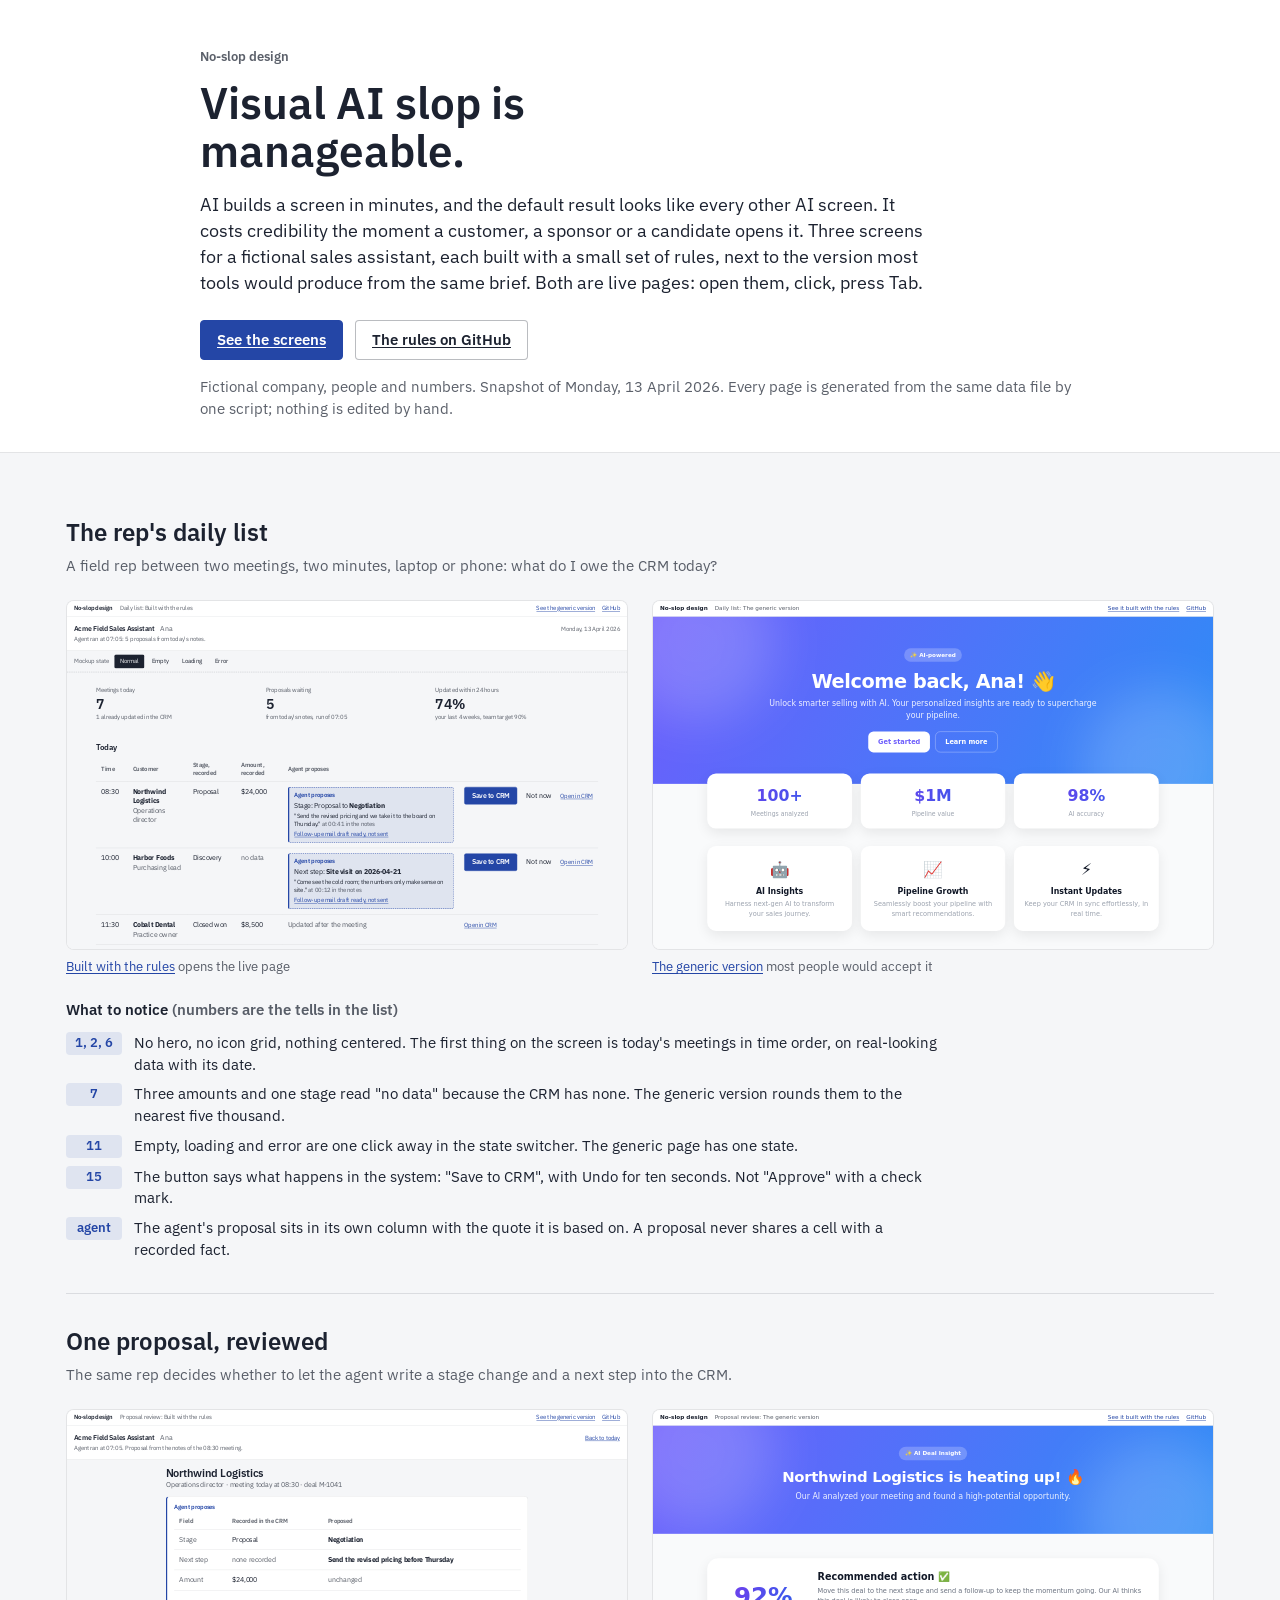
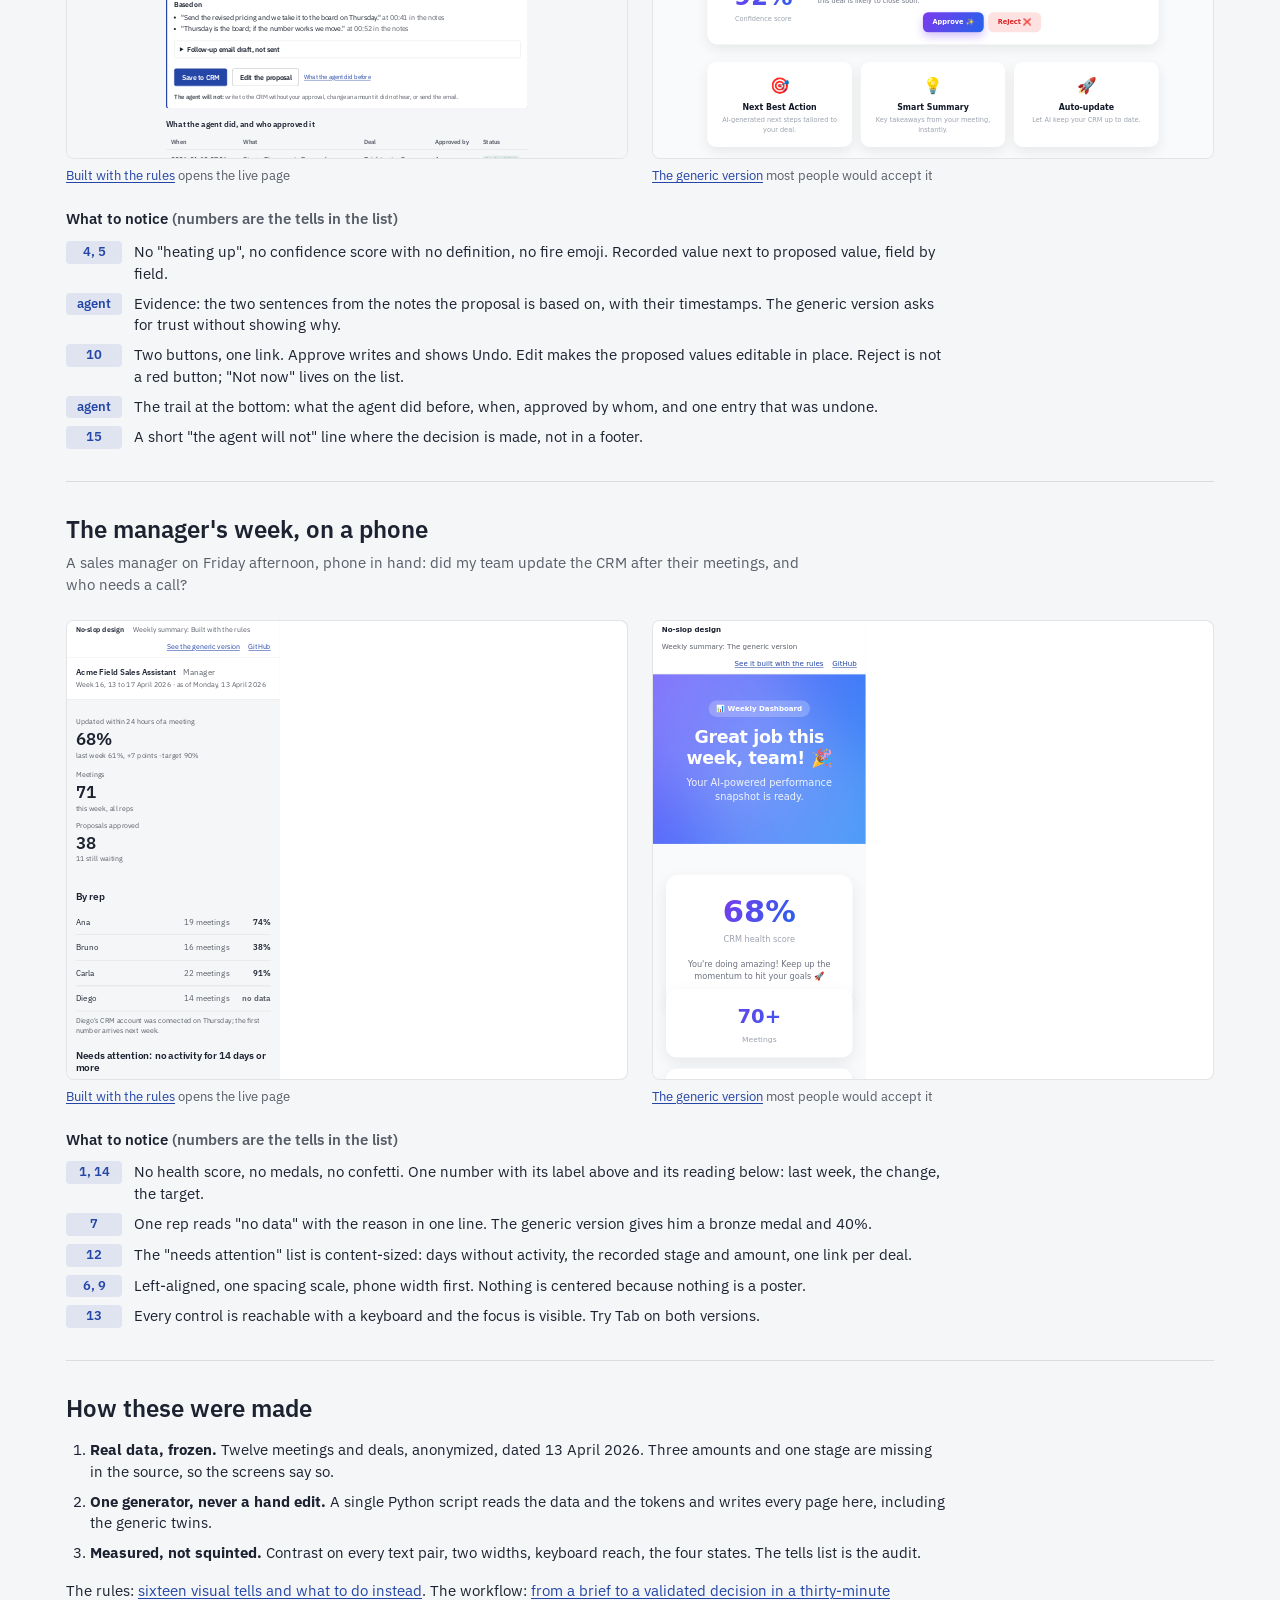
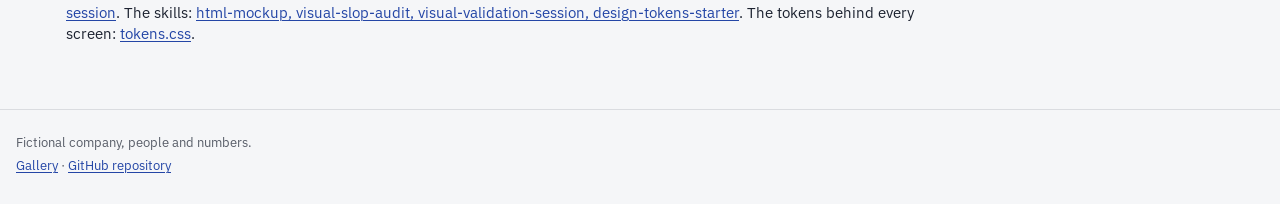
==== site/index.html @ 9b5d84dd "No-slop design: the visual tells, the mockup-first workflow, four skills, a generated mockup gallery" ====
<!doctype html>
<html lang="en">
<head>
<meta charset="utf-8">
<meta name="viewport" content="width=device-width, initial-scale=1">
<title>No-slop design</title>
<meta name="description" content="Visual AI slop is manageable. Three screens built with a small set of rules, each next to the generic version most tools would produce. Live pages, real-looking data, measured checks.">
<link rel="canonical" href="https://benyoumen.github.io/no-slop-design/index.html">
<meta property="og:type" content="website">
<meta property="og:title" content="No-slop design">
<meta property="og:description" content="Visual AI slop is manageable. Three screens built with a small set of rules, each next to the generic version most tools would produce. Live pages, real-looking data, measured checks.">
<meta property="og:url" content="https://benyoumen.github.io/no-slop-design/index.html">
<meta property="og:image" content="https://benyoumen.github.io/no-slop-design/og.svg">
<meta name="twitter:card" content="summary_large_image">
<link rel="preconnect" href="https://fonts.googleapis.com"><link rel="preconnect" href="https://fonts.gstatic.com" crossorigin><link href="https://fonts.googleapis.com/css2?family=IBM+Plex+Sans:wght@400;600&display=swap" rel="stylesheet">
<link rel="stylesheet" href="tokens.css"><link rel="stylesheet" href="gallery.css">
</head>
<body class="gallery">


<header class="g-head">
  <div class="g-head-inner">
    <p class="site-name">No-slop design</p>
    <h1>Visual AI slop is manageable.</h1>
    <p class="lede">AI builds a screen in minutes, and the default result looks like every other AI screen. It costs credibility the moment a customer, a sponsor or a candidate opens it. Three screens for a fictional sales assistant, each built with a small set of rules, next to the version most tools would produce from the same brief. Both are live pages: open them, click, press Tab.</p>
    <p class="actions"><a class="btn btn-primary" href="#pairs">See the screens</a> <a class="btn" href="https://github.com/Benyoumen/no-slop-design">The rules on GitHub</a></p>
    <p class="muted">Fictional company, people and numbers. Snapshot of Monday, 13 April 2026. Every page is generated from the same data file by one script; nothing is edited by hand.</p>
  </div>
</header>
<main class="g-body" id="pairs">

<section class="pair" aria-labelledby="h-daily-list">
  <div class="pair-head">
    <h2 id="h-daily-list">The rep&#x27;s daily list</h2>
    <p class="job">A field rep between two meetings, two minutes, laptop or phone: what do I owe the CRM today?</p>
  </div>
  <div class="pair-grid">
    <figure class="shot">
      <div class="preview" data-w="1280" data-h="800"><iframe src="daily-list.html" title="The rep&#x27;s daily list, built with the rules" loading="lazy" tabindex="-1" aria-hidden="true"></iframe></div>
      <figcaption><a href="daily-list.html">Built with the rules</a> <span class="muted">opens the live page</span></figcaption>
    </figure>
    <figure class="shot">
      <div class="preview" data-w="1280" data-h="800"><iframe src="daily-list-generic.html" title="The rep&#x27;s daily list, the generic version" loading="lazy" tabindex="-1" aria-hidden="true"></iframe></div>
      <figcaption><a href="daily-list-generic.html">The generic version</a> <span class="muted">most people would accept it</span></figcaption>
    </figure>
  </div>
  <div class="notice-list">
    <h3>What to notice <span class="muted">(numbers are the tells in the list)</span></h3>
    <ul><li><span class="tell">1, 2, 6</span><span>No hero, no icon grid, nothing centered. The first thing on the screen is today&#x27;s meetings in time order, on real-looking data with its date.</span></li><li><span class="tell">7</span><span>Three amounts and one stage read &quot;no data&quot; because the CRM has none. The generic version rounds them to the nearest five thousand.</span></li><li><span class="tell">11</span><span>Empty, loading and error are one click away in the state switcher. The generic page has one state.</span></li><li><span class="tell">15</span><span>The button says what happens in the system: &quot;Save to CRM&quot;, with Undo for ten seconds. Not &quot;Approve&quot; with a check mark.</span></li><li><span class="tell">agent</span><span>The agent&#x27;s proposal sits in its own column with the quote it is based on. A proposal never shares a cell with a recorded fact.</span></li></ul>
  </div>
</section>

<section class="pair" aria-labelledby="h-proposal-review">
  <div class="pair-head">
    <h2 id="h-proposal-review">One proposal, reviewed</h2>
    <p class="job">The same rep decides whether to let the agent write a stage change and a next step into the CRM.</p>
  </div>
  <div class="pair-grid">
    <figure class="shot">
      <div class="preview" data-w="1280" data-h="800"><iframe src="proposal-review.html" title="One proposal, reviewed, built with the rules" loading="lazy" tabindex="-1" aria-hidden="true"></iframe></div>
      <figcaption><a href="proposal-review.html">Built with the rules</a> <span class="muted">opens the live page</span></figcaption>
    </figure>
    <figure class="shot">
      <div class="preview" data-w="1280" data-h="800"><iframe src="proposal-review-generic.html" title="One proposal, reviewed, the generic version" loading="lazy" tabindex="-1" aria-hidden="true"></iframe></div>
      <figcaption><a href="proposal-review-generic.html">The generic version</a> <span class="muted">most people would accept it</span></figcaption>
    </figure>
  </div>
  <div class="notice-list">
    <h3>What to notice <span class="muted">(numbers are the tells in the list)</span></h3>
    <ul><li><span class="tell">4, 5</span><span>No &quot;heating up&quot;, no confidence score with no definition, no fire emoji. Recorded value next to proposed value, field by field.</span></li><li><span class="tell">agent</span><span>Evidence: the two sentences from the notes the proposal is based on, with their timestamps. The generic version asks for trust without showing why.</span></li><li><span class="tell">10</span><span>Two buttons, one link. Approve writes and shows Undo. Edit makes the proposed values editable in place. Reject is not a red button; &quot;Not now&quot; lives on the list.</span></li><li><span class="tell">agent</span><span>The trail at the bottom: what the agent did before, when, approved by whom, and one entry that was undone.</span></li><li><span class="tell">15</span><span>A short &quot;the agent will not&quot; line where the decision is made, not in a footer.</span></li></ul>
  </div>
</section>

<section class="pair" aria-labelledby="h-weekly-summary">
  <div class="pair-head">
    <h2 id="h-weekly-summary">The manager&#x27;s week, on a phone</h2>
    <p class="job">A sales manager on Friday afternoon, phone in hand: did my team update the CRM after their meetings, and who needs a call?</p>
  </div>
  <div class="pair-grid">
    <figure class="shot">
      <div class="preview" data-w="390" data-h="844"><iframe src="weekly-summary.html" title="The manager&#x27;s week, on a phone, built with the rules" loading="lazy" tabindex="-1" aria-hidden="true"></iframe></div>
      <figcaption><a href="weekly-summary.html">Built with the rules</a> <span class="muted">opens the live page</span></figcaption>
    </figure>
    <figure class="shot">
      <div class="preview" data-w="390" data-h="844"><iframe src="weekly-summary-generic.html" title="The manager&#x27;s week, on a phone, the generic version" loading="lazy" tabindex="-1" aria-hidden="true"></iframe></div>
      <figcaption><a href="weekly-summary-generic.html">The generic version</a> <span class="muted">most people would accept it</span></figcaption>
    </figure>
  </div>
  <div class="notice-list">
    <h3>What to notice <span class="muted">(numbers are the tells in the list)</span></h3>
    <ul><li><span class="tell">1, 14</span><span>No health score, no medals, no confetti. One number with its label above and its reading below: last week, the change, the target.</span></li><li><span class="tell">7</span><span>One rep reads &quot;no data&quot; with the reason in one line. The generic version gives him a bronze medal and 40%.</span></li><li><span class="tell">12</span><span>The &quot;needs attention&quot; list is content-sized: days without activity, the recorded stage and amount, one link per deal.</span></li><li><span class="tell">6, 9</span><span>Left-aligned, one spacing scale, phone width first. Nothing is centered because nothing is a poster.</span></li><li><span class="tell">13</span><span>Every control is reachable with a keyboard and the focus is visible. Try Tab on both versions.</span></li></ul>
  </div>
</section>

<section class="how" aria-labelledby="h-how">
  <h2 id="h-how">How these were made</h2>
  <ol class="how-list">
    <li><strong>Real data, frozen.</strong> Twelve meetings and deals, anonymized, dated 13 April 2026. Three amounts and one stage are missing in the source, so the screens say so.</li>
    <li><strong>One generator, never a hand edit.</strong> A single Python script reads the data and the tokens and writes every page here, including the generic twins.</li>
    <li><strong>Measured, not squinted.</strong> Contrast on every text pair, two widths, keyboard reach, the four states. The tells list is the audit.</li>
  </ol>
  <p>The rules: <a href="https://github.com/Benyoumen/no-slop-design/blob/main/docs/visual-slop-tells.md">sixteen visual tells and what to do instead</a>. The workflow: <a href="https://github.com/Benyoumen/no-slop-design/blob/main/docs/mockup-first.md">from a brief to a validated decision in a thirty-minute session</a>. The skills: <a href="https://github.com/Benyoumen/no-slop-design/tree/main/skills">html-mockup, visual-slop-audit, visual-validation-session, design-tokens-starter</a>. The tokens behind every screen: <a href="https://github.com/Benyoumen/no-slop-design/blob/main/templates/tokens.css">tokens.css</a>.</p>
</section>
</main>

<footer class="site-footer"><p>Fictional company, people and numbers.</p><p><a href="index.html">Gallery</a> · <a href="https://github.com/Benyoumen/no-slop-design">GitHub repository</a></p></footer>
<script>
(function(){
  function fit(){
    document.querySelectorAll('.preview').forEach(function(p){
      var w=parseInt(p.getAttribute('data-w'),10), h=parseInt(p.getAttribute('data-h'),10);
      var avail=p.clientWidth; var s=Math.min(1, avail/w);
      if(w<500){ s=Math.min(s, 460/h); }
      var f=p.querySelector('iframe'); f.style.width=w+'px'; f.style.height=h+'px'; f.style.transform='scale('+s+')';
      p.style.height=Math.round(h*s)+'px';
    });
  }
  fit(); window.addEventListener('resize', fit);
})();
</script>
</body>
</html>
---- site/tokens.css ----
/* Design tokens starter. One file, every decision. Change values, keep names.
   Measured with the WCAG formula (tools/build_gallery.py has no part in this; see the audit skill):
   light: ink on paper 14.7:1, ink-70 on paper 6.1:1, accent-ink on accent 8.4:1, accent on paper 7.8:1,
   success 5.8:1, warning 5.1:1, danger 6.1:1, neutral 6.2:1 on paper; ink-55 on paper 3.7:1, so
   ink-55 is for large text (24px and up) and icons only, never body text.
   dark: ink on paper 15.0:1, ink-70 on paper 8.3:1, accent-ink on accent 8.0:1, states 7.3:1 and above. */

:root {
  --font: "IBM Plex Sans", system-ui, -apple-system, "Segoe UI", Roboto, sans-serif;
  --fs-0: 13px;
  --fs-1: 15px;
  --fs-2: 18px;
  --fs-3: 24px;
  --fs-4: 32px;
  --lh: 1.45;
  --w-regular: 400;
  --w-strong: 600;

  --sp-1: 4px;
  --sp-2: 8px;
  --sp-3: 12px;
  --sp-4: 16px;
  --sp-5: 24px;
  --sp-6: 32px;
  --sp-7: 48px;

  --radius-1: 4px;
  --radius-2: 8px;

  --paper: #F5F6F8;
  --surface: #FFFFFF;
  --ink: #1C2230;
  --ink-rgb: 28, 34, 48;
  --ink-70: rgba(var(--ink-rgb), 0.72);
  --ink-55: rgba(var(--ink-rgb), 0.56);
  --ink-30: rgba(var(--ink-rgb), 0.30);
  --ink-12: rgba(var(--ink-rgb), 0.12);
  --ink-06: rgba(var(--ink-rgb), 0.06);

  --accent: #2446A6;
  --accent-ink: #FFFFFF;
  --accent-soft: rgba(36, 70, 166, 0.10);

  --success: #1B6E3F;
  --warning: #9A5A00;
  --danger: #B42318;
  --neutral: #4F5D73;
  --success-soft: rgba(27, 110, 63, 0.10);
  --warning-soft: rgba(154, 90, 0, 0.10);
  --danger-soft: rgba(180, 35, 24, 0.10);

  --shadow-1: 0 8px 24px rgba(28, 34, 48, 0.16);
  --focus: 0 0 0 2px var(--paper), 0 0 0 4px var(--accent);

  color-scheme: light dark;
}

@media (prefers-color-scheme: dark) {
  :root:not([data-theme="light"]) {
    --paper: #14181F;
    --surface: #1B2029;
    --ink: #E8ECF2;
    --ink-rgb: 232, 236, 242;
    --accent: #8FB0FF;
    --accent-ink: #0E1A3A;
    --accent-soft: rgba(143, 176, 255, 0.14);
    --success: #5BC98A;
    --warning: #E3A94F;
    --danger: #F08A80;
    --neutral: #A9B4C6;
    --success-soft: rgba(91, 201, 138, 0.14);
    --warning-soft: rgba(227, 169, 79, 0.14);
    --danger-soft: rgba(240, 138, 128, 0.14);
    --shadow-1: 0 8px 24px rgba(0, 0, 0, 0.5);
  }
}

:root[data-theme="dark"] {
  --paper: #14181F;
  --surface: #1B2029;
  --ink: #E8ECF2;
  --ink-rgb: 232, 236, 242;
  --accent: #8FB0FF;
  --accent-ink: #0E1A3A;
  --accent-soft: rgba(143, 176, 255, 0.14);
  --success: #5BC98A;
  --warning: #E3A94F;
  --danger: #F08A80;
  --neutral: #A9B4C6;
  --success-soft: rgba(91, 201, 138, 0.14);
  --warning-soft: rgba(227, 169, 79, 0.14);
  --danger-soft: rgba(240, 138, 128, 0.14);
  --shadow-1: 0 8px 24px rgba(0, 0, 0, 0.5);
}

/* Base */
* { box-sizing: border-box; }
html { font-family: var(--font); font-size: var(--fs-1); line-height: var(--lh); color: var(--ink); background: var(--paper); -webkit-text-size-adjust: 100%; }
body { margin: 0; background: var(--paper); color: var(--ink); }
h1, h2, h3 { margin: 0; font-weight: var(--w-strong); line-height: 1.25; }
h1 { font-size: var(--fs-3); }
h2 { font-size: var(--fs-2); }
h3 { font-size: var(--fs-1); }
p { margin: 0; }
a { color: var(--accent); text-decoration-thickness: 1px; text-underline-offset: 2px; }
small, .muted { color: var(--ink-70); }
.num { font-variant-numeric: tabular-nums; }
:focus-visible { outline: none; box-shadow: var(--focus); border-radius: var(--radius-1); }
@media (prefers-reduced-motion: reduce) { *, *::before, *::after { transition: none !important; animation: none !important; } }

/* Buttons */
.btn { display: inline-flex; align-items: center; gap: var(--sp-2); min-height: 40px; padding: 0 var(--sp-4); border: 1px solid var(--ink-30); border-radius: var(--radius-1); background: var(--surface); color: var(--ink); font: inherit; font-weight: var(--w-strong); cursor: pointer; }
.btn:hover { background: var(--ink-06); }
.btn-primary { background: var(--accent); color: var(--accent-ink); border-color: var(--accent); }
.btn-primary:hover { filter: brightness(1.08); background: var(--accent); }
.btn-quiet { border-color: transparent; background: transparent; font-weight: var(--w-regular); }
.btn-quiet:hover { background: var(--ink-06); }
.link { background: none; border: 0; padding: 0; color: var(--accent); font: inherit; cursor: pointer; text-decoration: underline; text-underline-offset: 2px; }

/* Inputs */
.input, .select { min-height: 40px; padding: 0 var(--sp-3); border: 1px solid var(--ink-30); border-radius: var(--radius-1); background: var(--surface); color: var(--ink); font: inherit; }
.label { display: block; font-size: var(--fs-0); color: var(--ink-70); margin-bottom: var(--sp-1); }

/* Tables and cards */
.table { width: 100%; border-collapse: collapse; }
.table th { text-align: left; font-size: var(--fs-0); font-weight: var(--w-strong); color: var(--ink-70); padding: var(--sp-2) var(--sp-3); border-bottom: 1px solid var(--ink-12); }
.table td { padding: var(--sp-3); border-bottom: 1px solid var(--ink-12); vertical-align: top; }
.table tbody tr:hover { background: var(--ink-06); }
.card { background: var(--surface); border: 1px solid var(--ink-12); border-radius: var(--radius-2); padding: var(--sp-4); }
.floating { background: var(--surface); border-radius: var(--radius-2); box-shadow: var(--shadow-1); }

/* KPI: label above, number, reading below */
.kpi { display: grid; gap: var(--sp-1); }
.kpi .label { margin: 0; }
.kpi .value { font-size: var(--fs-4); font-weight: var(--w-strong); line-height: 1.1; font-variant-numeric: tabular-nums; }
.kpi .reading { font-size: var(--fs-0); color: var(--ink-70); }

/* States: color means state */
.state { display: inline-flex; align-items: center; gap: var(--sp-1); padding: 2px var(--sp-2); border-radius: var(--radius-1); font-size: var(--fs-0); font-weight: var(--w-strong); }
.state-success { color: var(--success); background: var(--success-soft); }
.state-warning { color: var(--warning); background: var(--warning-soft); }
.state-danger { color: var(--danger); background: var(--danger-soft); }
.state-neutral { color: var(--neutral); background: var(--ink-06); }
.notice { padding: var(--sp-3) var(--sp-4); border-radius: var(--radius-2); border: 1px solid var(--ink-12); background: var(--surface); }
.notice-success { border-color: var(--success); }
.notice-danger { border-color: var(--danger); }
.empty { padding: var(--sp-6); text-align: left; border: 1px dashed var(--ink-30); border-radius: var(--radius-2); color: var(--ink-70); }
.skeleton { background: linear-gradient(90deg, var(--ink-06), var(--ink-12), var(--ink-06)); border-radius: var(--radius-1); min-height: 1em; }
---- site/gallery.css ----
/* The gallery page. Tokens from tokens.css. */
.g-head { padding: var(--sp-7) var(--sp-4) var(--sp-6); border-bottom: 1px solid var(--ink-12); background: var(--surface); }
.g-head-inner { max-width: 880px; margin: 0 auto; }
.site-name { font-size: var(--fs-0); font-weight: var(--w-strong); color: var(--ink-70); margin-bottom: var(--sp-3); }
.g-head h1 { font-size: clamp(28px, 5vw, 44px); line-height: 1.1; max-width: 18ch; margin-bottom: var(--sp-4); }
.lede { font-size: var(--fs-2); max-width: 66ch; margin-bottom: var(--sp-5); }
.actions { display: flex; flex-wrap: wrap; gap: var(--sp-3); margin-bottom: var(--sp-4); }
.g-body { max-width: 1180px; margin: 0 auto; padding: var(--sp-6) var(--sp-4) 0; }
.pair { padding: var(--sp-6) 0; border-bottom: 1px solid var(--ink-12); }
.pair-head { max-width: 760px; margin-bottom: var(--sp-5); }
.pair-head h2 { font-size: var(--fs-3); margin-bottom: var(--sp-2); }
.job { color: var(--ink-70); }
.pair-grid { display: grid; grid-template-columns: repeat(2, minmax(0, 1fr)); gap: var(--sp-5); align-items: start; }
.shot { margin: 0; }
.preview { position: relative; overflow: hidden; border: 1px solid var(--ink-12); border-radius: var(--radius-2); background: var(--surface); height: 300px; }
.preview iframe { position: absolute; top: 0; left: 0; width: 1280px; height: 800px; border: 0; transform: scale(0.3); transform-origin: 0 0; pointer-events: none; background: var(--paper); }
.shot figcaption { margin-top: var(--sp-2); font-size: var(--fs-0); }
.notice-list { margin-top: var(--sp-5); max-width: 880px; }
.notice-list h3 { margin-bottom: var(--sp-3); }
.notice-list ul { list-style: none; margin: 0; padding: 0; display: grid; gap: var(--sp-2); }
.notice-list li { display: grid; grid-template-columns: 56px 1fr; gap: var(--sp-3); align-items: start; }
.tell { font-size: var(--fs-0); font-weight: var(--w-strong); color: var(--accent); background: var(--accent-soft); padding: 2px var(--sp-2); border-radius: var(--radius-1); text-align: center; }
.how { padding: var(--sp-6) 0; max-width: 880px; }
.how h2 { font-size: var(--fs-3); margin-bottom: var(--sp-4); }
.how-list { padding-left: var(--sp-5); margin: 0 0 var(--sp-4); display: grid; gap: var(--sp-2); }
.site-footer { padding: var(--sp-5) var(--sp-4); font-size: var(--fs-0); color: var(--ink-70); border-top: 1px solid var(--ink-12); margin-top: var(--sp-6); }
.site-footer p { margin: 0 0 var(--sp-1); }
@media (max-width: 760px) {
  .pair-grid { grid-template-columns: 1fr; }
  .notice-list li { grid-template-columns: 48px 1fr; }
}
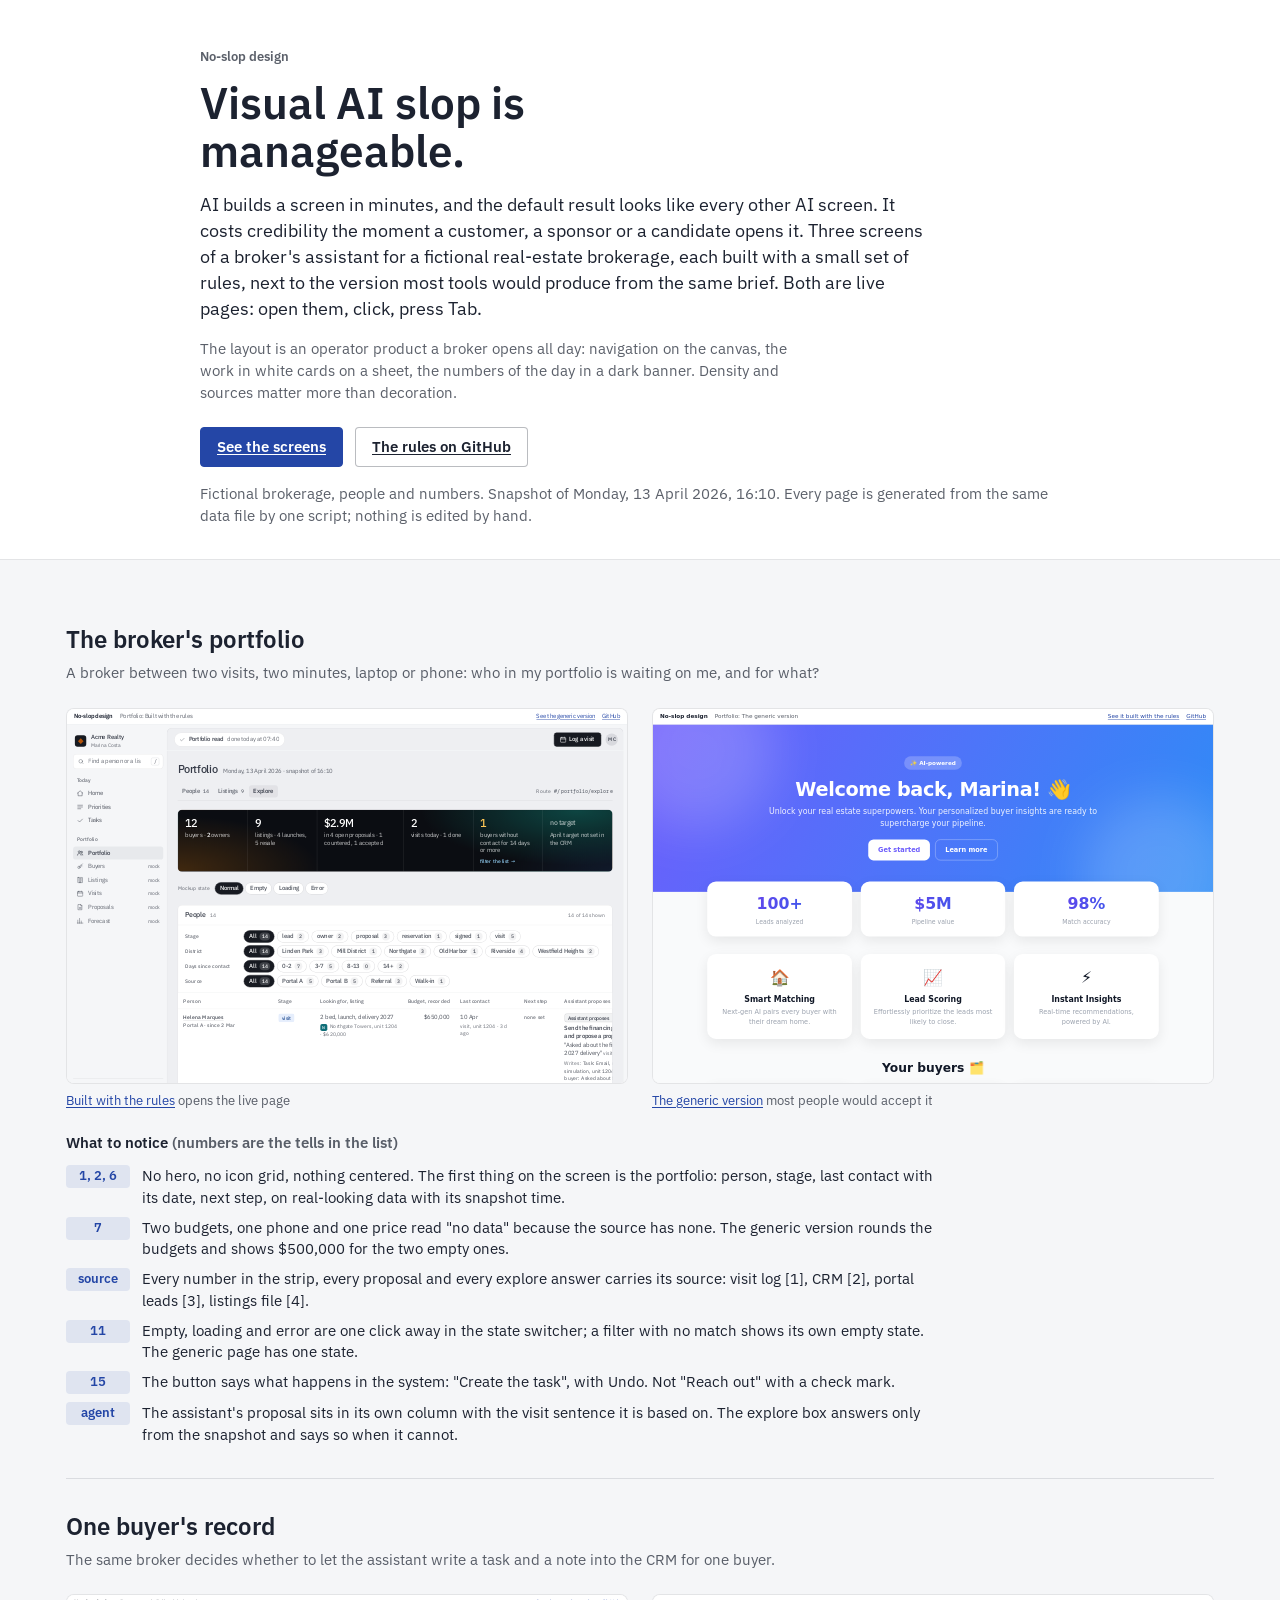
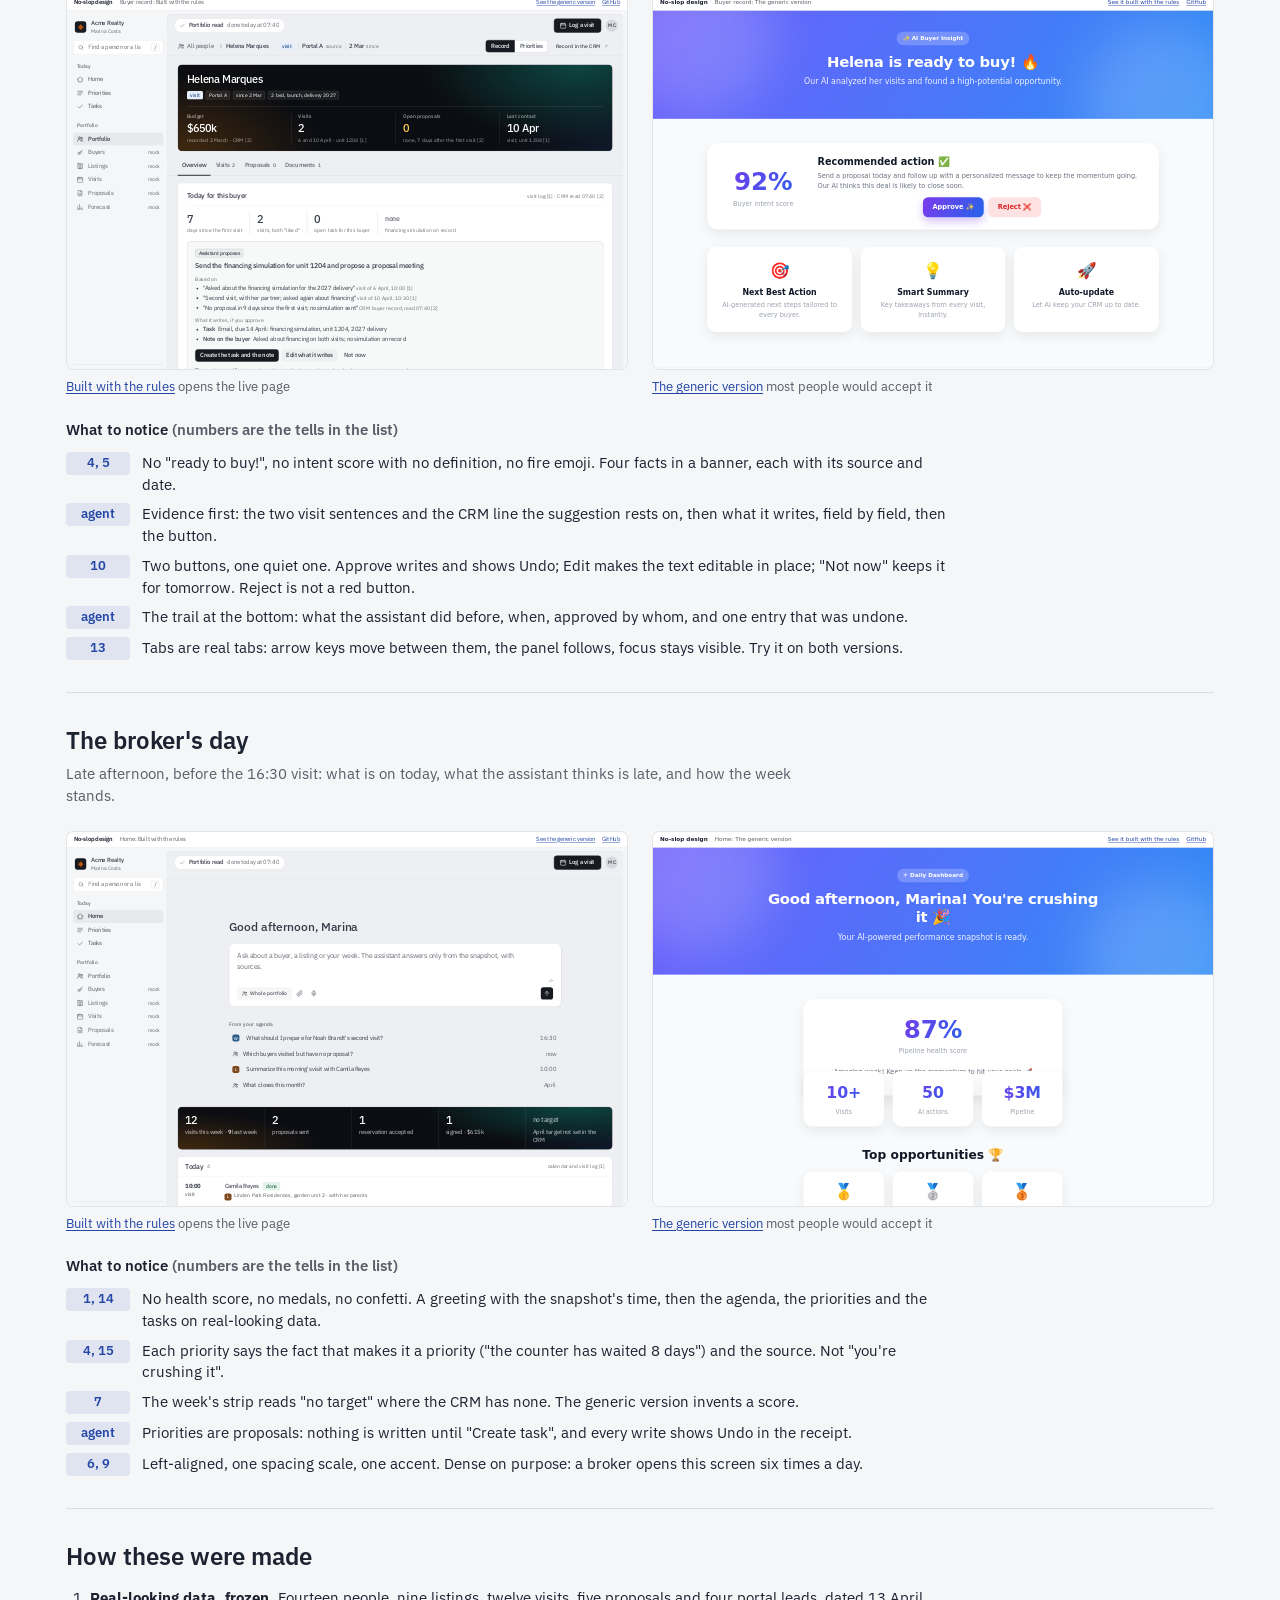
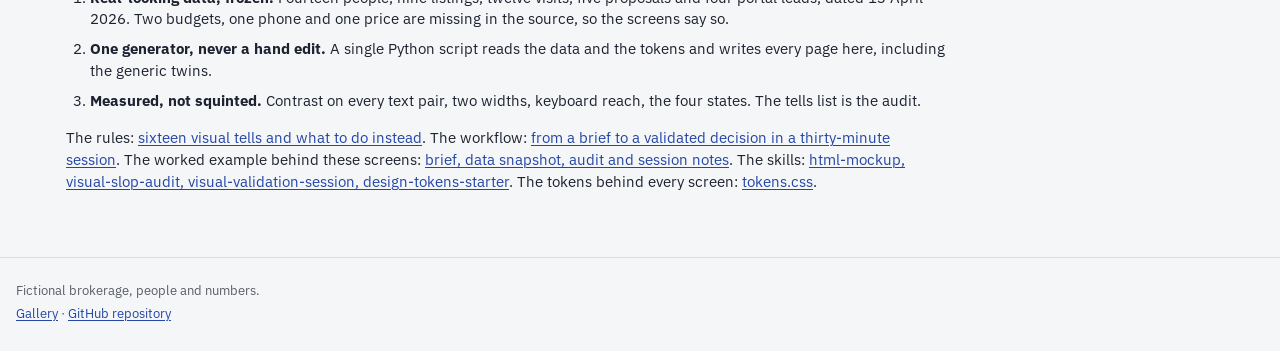
==== commit e3846b7e: "Gallery rebuilt in the operator layout for a fictional brokerage: portfolio explore, buyer record, h" ====
--- a/site/index.html
+++ b/site/index.html
@@ -4,15 +4,15 @@
 <meta charset="utf-8">
 <meta name="viewport" content="width=device-width, initial-scale=1">
 <title>No-slop design</title>
-<meta name="description" content="Visual AI slop is manageable. Three screens built with a small set of rules, each next to the generic version most tools would produce. Live pages, real-looking data, measured checks.">
+<meta name="description" content="Visual AI slop is manageable. Three screens of a broker&#x27;s assistant built with a small set of rules, each next to the generic version most tools would produce. Live pages, real-looking data, measured checks.">
 <link rel="canonical" href="https://benyoumen.github.io/no-slop-design/index.html">
 <meta property="og:type" content="website">
 <meta property="og:title" content="No-slop design">
-<meta property="og:description" content="Visual AI slop is manageable. Three screens built with a small set of rules, each next to the generic version most tools would produce. Live pages, real-looking data, measured checks.">
+<meta property="og:description" content="Visual AI slop is manageable. Three screens of a broker&#x27;s assistant built with a small set of rules, each next to the generic version most tools would produce. Live pages, real-looking data, measured checks.">
 <meta property="og:url" content="https://benyoumen.github.io/no-slop-design/index.html">
 <meta property="og:image" content="https://benyoumen.github.io/no-slop-design/og.svg">
 <meta name="twitter:card" content="summary_large_image">
-<link rel="preconnect" href="https://fonts.googleapis.com"><link rel="preconnect" href="https://fonts.gstatic.com" crossorigin><link href="https://fonts.googleapis.com/css2?family=IBM+Plex+Sans:wght@400;600&display=swap" rel="stylesheet">
+<link rel="preconnect" href="https://fonts.googleapis.com"><link rel="preconnect" href="https://fonts.gstatic.com" crossorigin><link href="https://fonts.googleapis.com/css2?family=IBM+Plex+Sans:wght@400;500;600&family=DM+Mono:wght@400;500&display=swap" rel="stylesheet">
 <link rel="stylesheet" href="tokens.css"><link rel="stylesheet" href="gallery.css">
 </head>
 <body class="gallery">
@@ -22,95 +22,95 @@
   <div class="g-head-inner">
     <p class="site-name">No-slop design</p>
     <h1>Visual AI slop is manageable.</h1>
-    <p class="lede">AI builds a screen in minutes, and the default result looks like every other AI screen. It costs credibility the moment a customer, a sponsor or a candidate opens it. Three screens for a fictional sales assistant, each built with a small set of rules, next to the version most tools would produce from the same brief. Both are live pages: open them, click, press Tab.</p>
+    <p class="lede">AI builds a screen in minutes, and the default result looks like every other AI screen. It costs credibility the moment a customer, a sponsor or a candidate opens it. Three screens of a broker's assistant for a fictional real-estate brokerage, each built with a small set of rules, next to the version most tools would produce from the same brief. Both are live pages: open them, click, press Tab.</p>
+    <p class="lede-2">The layout is an operator product a broker opens all day: navigation on the canvas, the work in white cards on a sheet, the numbers of the day in a dark banner. Density and sources matter more than decoration.</p>
     <p class="actions"><a class="btn btn-primary" href="#pairs">See the screens</a> <a class="btn" href="https://github.com/Benyoumen/no-slop-design">The rules on GitHub</a></p>
-    <p class="muted">Fictional company, people and numbers. Snapshot of Monday, 13 April 2026. Every page is generated from the same data file by one script; nothing is edited by hand.</p>
+    <p class="muted">Fictional brokerage, people and numbers. Snapshot of Monday, 13 April 2026, 16:10. Every page is generated from the same data file by one script; nothing is edited by hand.</p>
   </div>
 </header>
 <main class="g-body" id="pairs">
 
-<section class="pair" aria-labelledby="h-daily-list">
+<section class="pair" aria-labelledby="h-portfolio-explore">
   <div class="pair-head">
-    <h2 id="h-daily-list">The rep&#x27;s daily list</h2>
-    <p class="job">A field rep between two meetings, two minutes, laptop or phone: what do I owe the CRM today?</p>
+    <h2 id="h-portfolio-explore">The broker&#x27;s portfolio</h2>
+    <p class="job">A broker between two visits, two minutes, laptop or phone: who in my portfolio is waiting on me, and for what?</p>
   </div>
   <div class="pair-grid">
     <figure class="shot">
-      <div class="preview" data-w="1280" data-h="800"><iframe src="daily-list.html" title="The rep&#x27;s daily list, built with the rules" loading="lazy" tabindex="-1" aria-hidden="true"></iframe></div>
-      <figcaption><a href="daily-list.html">Built with the rules</a> <span class="muted">opens the live page</span></figcaption>
+      <div class="preview" data-w="1280" data-h="860"><iframe src="portfolio-explore.html" title="The broker&#x27;s portfolio, built with the rules" loading="lazy" tabindex="-1" aria-hidden="true"></iframe></div>
+      <figcaption><a href="portfolio-explore.html">Built with the rules</a> <span class="muted">opens the live page</span></figcaption>
     </figure>
     <figure class="shot">
-      <div class="preview" data-w="1280" data-h="800"><iframe src="daily-list-generic.html" title="The rep&#x27;s daily list, the generic version" loading="lazy" tabindex="-1" aria-hidden="true"></iframe></div>
-      <figcaption><a href="daily-list-generic.html">The generic version</a> <span class="muted">most people would accept it</span></figcaption>
+      <div class="preview" data-w="1280" data-h="860"><iframe src="portfolio-explore-generic.html" title="The broker&#x27;s portfolio, the generic version" loading="lazy" tabindex="-1" aria-hidden="true"></iframe></div>
+      <figcaption><a href="portfolio-explore-generic.html">The generic version</a> <span class="muted">most people would accept it</span></figcaption>
     </figure>
   </div>
   <div class="notice-list">
     <h3>What to notice <span class="muted">(numbers are the tells in the list)</span></h3>
-    <ul><li><span class="tell">1, 2, 6</span><span>No hero, no icon grid, nothing centered. The first thing on the screen is today&#x27;s meetings in time order, on real-looking data with its date.</span></li><li><span class="tell">7</span><span>Three amounts and one stage read &quot;no data&quot; because the CRM has none. The generic version rounds them to the nearest five thousand.</span></li><li><span class="tell">11</span><span>Empty, loading and error are one click away in the state switcher. The generic page has one state.</span></li><li><span class="tell">15</span><span>The button says what happens in the system: &quot;Save to CRM&quot;, with Undo for ten seconds. Not &quot;Approve&quot; with a check mark.</span></li><li><span class="tell">agent</span><span>The agent&#x27;s proposal sits in its own column with the quote it is based on. A proposal never shares a cell with a recorded fact.</span></li></ul>
+    <ul><li><span class="tell">1, 2, 6</span><span>No hero, no icon grid, nothing centered. The first thing on the screen is the portfolio: person, stage, last contact with its date, next step, on real-looking data with its snapshot time.</span></li><li><span class="tell">7</span><span>Two budgets, one phone and one price read &quot;no data&quot; because the source has none. The generic version rounds the budgets and shows $500,000 for the two empty ones.</span></li><li><span class="tell">source</span><span>Every number in the strip, every proposal and every explore answer carries its source: visit log [1], CRM [2], portal leads [3], listings file [4].</span></li><li><span class="tell">11</span><span>Empty, loading and error are one click away in the state switcher; a filter with no match shows its own empty state. The generic page has one state.</span></li><li><span class="tell">15</span><span>The button says what happens in the system: &quot;Create the task&quot;, with Undo. Not &quot;Reach out&quot; with a check mark.</span></li><li><span class="tell">agent</span><span>The assistant&#x27;s proposal sits in its own column with the visit sentence it is based on. The explore box answers only from the snapshot and says so when it cannot.</span></li></ul>
   </div>
 </section>
 
-<section class="pair" aria-labelledby="h-proposal-review">
+<section class="pair" aria-labelledby="h-buyer-record">
   <div class="pair-head">
-    <h2 id="h-proposal-review">One proposal, reviewed</h2>
-    <p class="job">The same rep decides whether to let the agent write a stage change and a next step into the CRM.</p>
+    <h2 id="h-buyer-record">One buyer&#x27;s record</h2>
+    <p class="job">The same broker decides whether to let the assistant write a task and a note into the CRM for one buyer.</p>
   </div>
   <div class="pair-grid">
     <figure class="shot">
-      <div class="preview" data-w="1280" data-h="800"><iframe src="proposal-review.html" title="One proposal, reviewed, built with the rules" loading="lazy" tabindex="-1" aria-hidden="true"></iframe></div>
-      <figcaption><a href="proposal-review.html">Built with the rules</a> <span class="muted">opens the live page</span></figcaption>
+      <div class="preview" data-w="1280" data-h="860"><iframe src="buyer-record.html" title="One buyer&#x27;s record, built with the rules" loading="lazy" tabindex="-1" aria-hidden="true"></iframe></div>
+      <figcaption><a href="buyer-record.html">Built with the rules</a> <span class="muted">opens the live page</span></figcaption>
     </figure>
     <figure class="shot">
-      <div class="preview" data-w="1280" data-h="800"><iframe src="proposal-review-generic.html" title="One proposal, reviewed, the generic version" loading="lazy" tabindex="-1" aria-hidden="true"></iframe></div>
-      <figcaption><a href="proposal-review-generic.html">The generic version</a> <span class="muted">most people would accept it</span></figcaption>
+      <div class="preview" data-w="1280" data-h="860"><iframe src="buyer-record-generic.html" title="One buyer&#x27;s record, the generic version" loading="lazy" tabindex="-1" aria-hidden="true"></iframe></div>
+      <figcaption><a href="buyer-record-generic.html">The generic version</a> <span class="muted">most people would accept it</span></figcaption>
     </figure>
   </div>
   <div class="notice-list">
     <h3>What to notice <span class="muted">(numbers are the tells in the list)</span></h3>
-    <ul><li><span class="tell">4, 5</span><span>No &quot;heating up&quot;, no confidence score with no definition, no fire emoji. Recorded value next to proposed value, field by field.</span></li><li><span class="tell">agent</span><span>Evidence: the two sentences from the notes the proposal is based on, with their timestamps. The generic version asks for trust without showing why.</span></li><li><span class="tell">10</span><span>Two buttons, one link. Approve writes and shows Undo. Edit makes the proposed values editable in place. Reject is not a red button; &quot;Not now&quot; lives on the list.</span></li><li><span class="tell">agent</span><span>The trail at the bottom: what the agent did before, when, approved by whom, and one entry that was undone.</span></li><li><span class="tell">15</span><span>A short &quot;the agent will not&quot; line where the decision is made, not in a footer.</span></li></ul>
+    <ul><li><span class="tell">4, 5</span><span>No &quot;ready to buy!&quot;, no intent score with no definition, no fire emoji. Four facts in a banner, each with its source and date.</span></li><li><span class="tell">agent</span><span>Evidence first: the two visit sentences and the CRM line the suggestion rests on, then what it writes, field by field, then the button.</span></li><li><span class="tell">10</span><span>Two buttons, one quiet one. Approve writes and shows Undo; Edit makes the text editable in place; &quot;Not now&quot; keeps it for tomorrow. Reject is not a red button.</span></li><li><span class="tell">agent</span><span>The trail at the bottom: what the assistant did before, when, approved by whom, and one entry that was undone.</span></li><li><span class="tell">13</span><span>Tabs are real tabs: arrow keys move between them, the panel follows, focus stays visible. Try it on both versions.</span></li></ul>
   </div>
 </section>
 
-<section class="pair" aria-labelledby="h-weekly-summary">
+<section class="pair" aria-labelledby="h-home">
   <div class="pair-head">
-    <h2 id="h-weekly-summary">The manager&#x27;s week, on a phone</h2>
-    <p class="job">A sales manager on Friday afternoon, phone in hand: did my team update the CRM after their meetings, and who needs a call?</p>
+    <h2 id="h-home">The broker&#x27;s day</h2>
+    <p class="job">Late afternoon, before the 16:30 visit: what is on today, what the assistant thinks is late, and how the week stands.</p>
   </div>
   <div class="pair-grid">
     <figure class="shot">
-      <div class="preview" data-w="390" data-h="844"><iframe src="weekly-summary.html" title="The manager&#x27;s week, on a phone, built with the rules" loading="lazy" tabindex="-1" aria-hidden="true"></iframe></div>
-      <figcaption><a href="weekly-summary.html">Built with the rules</a> <span class="muted">opens the live page</span></figcaption>
+      <div class="preview" data-w="1280" data-h="860"><iframe src="home.html" title="The broker&#x27;s day, built with the rules" loading="lazy" tabindex="-1" aria-hidden="true"></iframe></div>
+      <figcaption><a href="home.html">Built with the rules</a> <span class="muted">opens the live page</span></figcaption>
     </figure>
     <figure class="shot">
-      <div class="preview" data-w="390" data-h="844"><iframe src="weekly-summary-generic.html" title="The manager&#x27;s week, on a phone, the generic version" loading="lazy" tabindex="-1" aria-hidden="true"></iframe></div>
-      <figcaption><a href="weekly-summary-generic.html">The generic version</a> <span class="muted">most people would accept it</span></figcaption>
+      <div class="preview" data-w="1280" data-h="860"><iframe src="home-generic.html" title="The broker&#x27;s day, the generic version" loading="lazy" tabindex="-1" aria-hidden="true"></iframe></div>
+      <figcaption><a href="home-generic.html">The generic version</a> <span class="muted">most people would accept it</span></figcaption>
     </figure>
   </div>
   <div class="notice-list">
     <h3>What to notice <span class="muted">(numbers are the tells in the list)</span></h3>
-    <ul><li><span class="tell">1, 14</span><span>No health score, no medals, no confetti. One number with its label above and its reading below: last week, the change, the target.</span></li><li><span class="tell">7</span><span>One rep reads &quot;no data&quot; with the reason in one line. The generic version gives him a bronze medal and 40%.</span></li><li><span class="tell">12</span><span>The &quot;needs attention&quot; list is content-sized: days without activity, the recorded stage and amount, one link per deal.</span></li><li><span class="tell">6, 9</span><span>Left-aligned, one spacing scale, phone width first. Nothing is centered because nothing is a poster.</span></li><li><span class="tell">13</span><span>Every control is reachable with a keyboard and the focus is visible. Try Tab on both versions.</span></li></ul>
+    <ul><li><span class="tell">1, 14</span><span>No health score, no medals, no confetti. A greeting with the snapshot&#x27;s time, then the agenda, the priorities and the tasks on real-looking data.</span></li><li><span class="tell">4, 15</span><span>Each priority says the fact that makes it a priority (&quot;the counter has waited 8 days&quot;) and the source. Not &quot;you&#x27;re crushing it&quot;.</span></li><li><span class="tell">7</span><span>The week&#x27;s strip reads &quot;no target&quot; where the CRM has none. The generic version invents a score.</span></li><li><span class="tell">agent</span><span>Priorities are proposals: nothing is written until &quot;Create task&quot;, and every write shows Undo in the receipt.</span></li><li><span class="tell">6, 9</span><span>Left-aligned, one spacing scale, one accent. Dense on purpose: a broker opens this screen six times a day.</span></li></ul>
   </div>
 </section>
 
 <section class="how" aria-labelledby="h-how">
   <h2 id="h-how">How these were made</h2>
   <ol class="how-list">
-    <li><strong>Real data, frozen.</strong> Twelve meetings and deals, anonymized, dated 13 April 2026. Three amounts and one stage are missing in the source, so the screens say so.</li>
+    <li><strong>Real-looking data, frozen.</strong> Fourteen people, nine listings, twelve visits, five proposals and four portal leads, dated 13 April 2026. Two budgets, one phone and one price are missing in the source, so the screens say so.</li>
     <li><strong>One generator, never a hand edit.</strong> A single Python script reads the data and the tokens and writes every page here, including the generic twins.</li>
     <li><strong>Measured, not squinted.</strong> Contrast on every text pair, two widths, keyboard reach, the four states. The tells list is the audit.</li>
   </ol>
-  <p>The rules: <a href="https://github.com/Benyoumen/no-slop-design/blob/main/docs/visual-slop-tells.md">sixteen visual tells and what to do instead</a>. The workflow: <a href="https://github.com/Benyoumen/no-slop-design/blob/main/docs/mockup-first.md">from a brief to a validated decision in a thirty-minute session</a>. The skills: <a href="https://github.com/Benyoumen/no-slop-design/tree/main/skills">html-mockup, visual-slop-audit, visual-validation-session, design-tokens-starter</a>. The tokens behind every screen: <a href="https://github.com/Benyoumen/no-slop-design/blob/main/templates/tokens.css">tokens.css</a>.</p>
+  <p>The rules: <a href="https://github.com/Benyoumen/no-slop-design/blob/main/docs/visual-slop-tells.md">sixteen visual tells and what to do instead</a>. The workflow: <a href="https://github.com/Benyoumen/no-slop-design/blob/main/docs/mockup-first.md">from a brief to a validated decision in a thirty-minute session</a>. The worked example behind these screens: <a href="https://github.com/Benyoumen/no-slop-design/tree/main/examples/acme-realty">brief, data snapshot, audit and session notes</a>. The skills: <a href="https://github.com/Benyoumen/no-slop-design/tree/main/skills">html-mockup, visual-slop-audit, visual-validation-session, design-tokens-starter</a>. The tokens behind every screen: <a href="https://github.com/Benyoumen/no-slop-design/blob/main/templates/tokens.css">tokens.css</a>.</p>
 </section>
 </main>
 
-<footer class="site-footer"><p>Fictional company, people and numbers.</p><p><a href="index.html">Gallery</a> · <a href="https://github.com/Benyoumen/no-slop-design">GitHub repository</a></p></footer>
+<footer class="site-footer"><p>Fictional brokerage, people and numbers.</p><p><a href="index.html">Gallery</a> · <a href="https://github.com/Benyoumen/no-slop-design">GitHub repository</a></p></footer>
 <script>
 (function(){
   function fit(){
     document.querySelectorAll('.preview').forEach(function(p){
       var w=parseInt(p.getAttribute('data-w'),10), h=parseInt(p.getAttribute('data-h'),10);
       var avail=p.clientWidth; var s=Math.min(1, avail/w);
-      if(w<500){ s=Math.min(s, 460/h); }
       var f=p.querySelector('iframe'); f.style.width=w+'px'; f.style.height=h+'px'; f.style.transform='scale('+s+')';
       p.style.height=Math.round(h*s)+'px';
     });
--- a/site/gallery.css
+++ b/site/gallery.css
@@ -3,7 +3,8 @@
 .g-head-inner { max-width: 880px; margin: 0 auto; }
 .site-name { font-size: var(--fs-0); font-weight: var(--w-strong); color: var(--ink-70); margin-bottom: var(--sp-3); }
 .g-head h1 { font-size: clamp(28px, 5vw, 44px); line-height: 1.1; max-width: 18ch; margin-bottom: var(--sp-4); }
-.lede { font-size: var(--fs-2); max-width: 66ch; margin-bottom: var(--sp-5); }
+.lede { font-size: var(--fs-2); max-width: 66ch; margin-bottom: var(--sp-4); }
+.lede-2 { max-width: 66ch; color: var(--ink-70); margin-bottom: var(--sp-5); }
 .actions { display: flex; flex-wrap: wrap; gap: var(--sp-3); margin-bottom: var(--sp-4); }
 .g-body { max-width: 1180px; margin: 0 auto; padding: var(--sp-6) var(--sp-4) 0; }
 .pair { padding: var(--sp-6) 0; border-bottom: 1px solid var(--ink-12); }
@@ -13,12 +14,12 @@
 .pair-grid { display: grid; grid-template-columns: repeat(2, minmax(0, 1fr)); gap: var(--sp-5); align-items: start; }
 .shot { margin: 0; }
 .preview { position: relative; overflow: hidden; border: 1px solid var(--ink-12); border-radius: var(--radius-2); background: var(--surface); height: 300px; }
-.preview iframe { position: absolute; top: 0; left: 0; width: 1280px; height: 800px; border: 0; transform: scale(0.3); transform-origin: 0 0; pointer-events: none; background: var(--paper); }
+.preview iframe { position: absolute; top: 0; left: 0; width: 1280px; height: 860px; border: 0; transform: scale(0.3); transform-origin: 0 0; pointer-events: none; background: var(--paper); }
 .shot figcaption { margin-top: var(--sp-2); font-size: var(--fs-0); }
 .notice-list { margin-top: var(--sp-5); max-width: 880px; }
 .notice-list h3 { margin-bottom: var(--sp-3); }
 .notice-list ul { list-style: none; margin: 0; padding: 0; display: grid; gap: var(--sp-2); }
-.notice-list li { display: grid; grid-template-columns: 56px 1fr; gap: var(--sp-3); align-items: start; }
+.notice-list li { display: grid; grid-template-columns: 64px 1fr; gap: var(--sp-3); align-items: start; }
 .tell { font-size: var(--fs-0); font-weight: var(--w-strong); color: var(--accent); background: var(--accent-soft); padding: 2px var(--sp-2); border-radius: var(--radius-1); text-align: center; }
 .how { padding: var(--sp-6) 0; max-width: 880px; }
 .how h2 { font-size: var(--fs-3); margin-bottom: var(--sp-4); }
@@ -27,5 +28,5 @@
 .site-footer p { margin: 0 0 var(--sp-1); }
 @media (max-width: 760px) {
   .pair-grid { grid-template-columns: 1fr; }
-  .notice-list li { grid-template-columns: 48px 1fr; }
+  .notice-list li { grid-template-columns: 52px 1fr; }
 }
